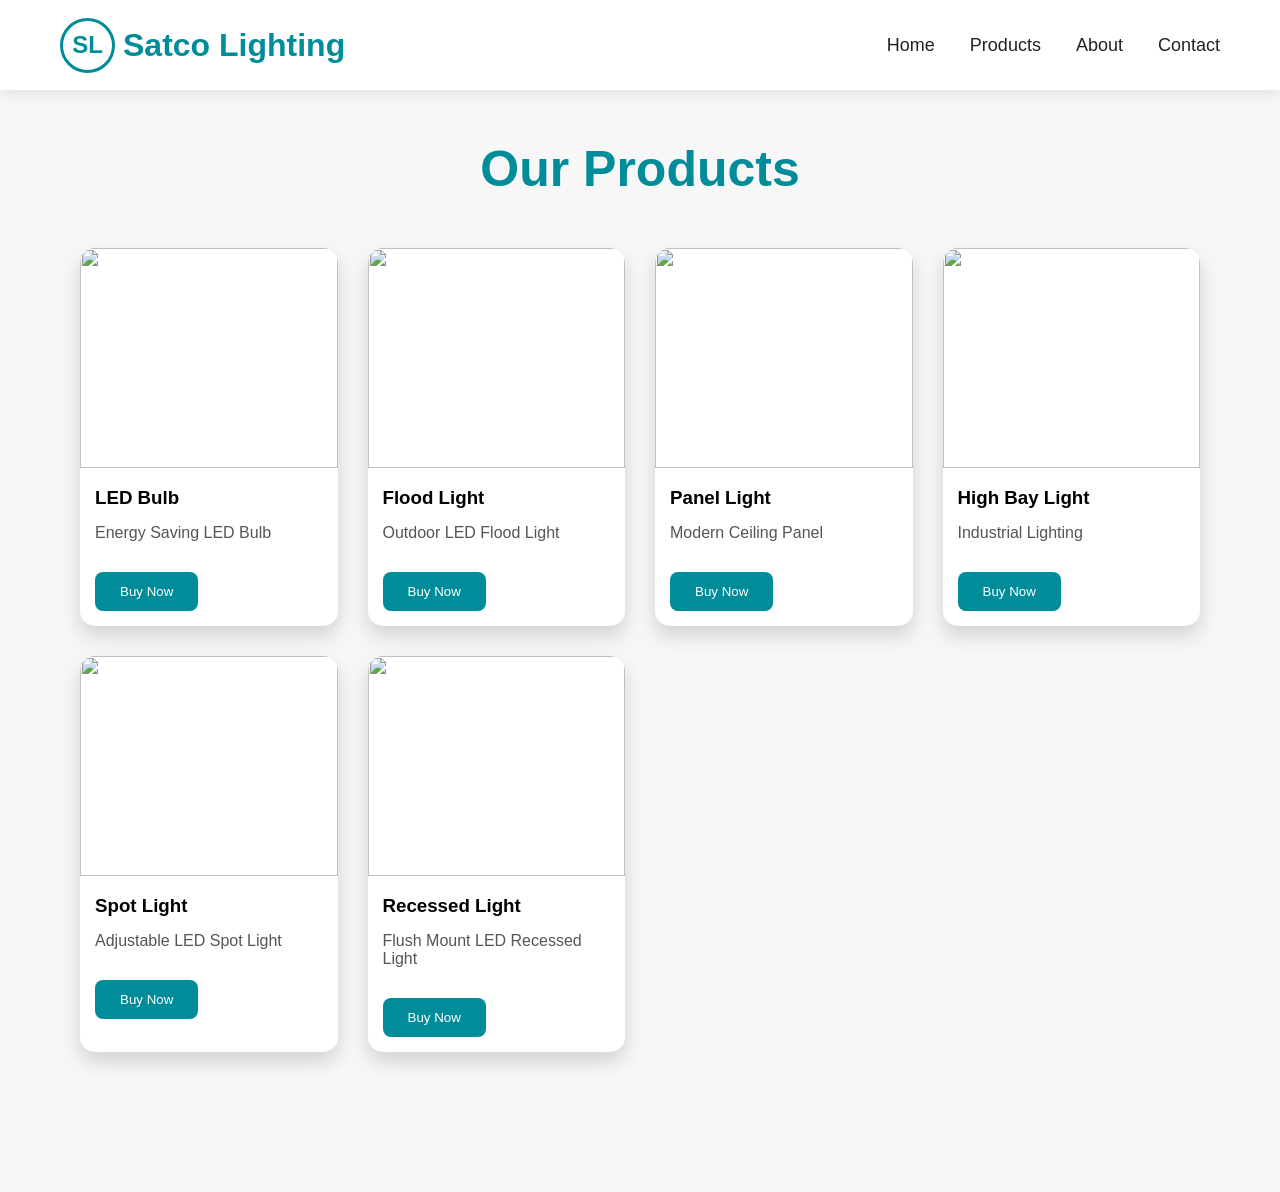
==== products.html @ d3492614 "Add files via upload" ====
<!DOCTYPE html>
<html lang="en">

<head>

<meta charset="UTF-8">

<meta name="viewport" content="width=device-width, initial-scale=1.0">

<title>Products</title>

<link rel="stylesheet" href="back.css">

<link rel="stylesheet"
href="https://cdnjs.cloudflare.com/ajax/libs/font-awesome/6.6.0/css/all.min.css">
</head>
<body>
<nav>
<div class="logo">
<div class="logo-circle">
SL
</div>
<h2>Satco Lighting</h2>
</div>
<ul>
<li><a href="index.html">Home</a></li>
<li><a href="products.html">Products</a></li>
<li><a href="about.html">About</a></li>
<li><a href="contact.html">Contact</a></li>
</ul>
</nav>
<section class="products">
<h1>Our Products</h1>
<div class="product-container">
<div class="product-card">
<img src="image/slide1.jpg">
<h3>LED Bulb</h3>
<p>Energy Saving LED Bulb</p>
<button>Buy Now</button>
</div>

<div class="product-card">
<img src="image/slide2.jpg">
<h3>Flood Light</h3>
<p>Outdoor LED Flood Light</p>
<button>Buy Now</button>
</div>

<div class="product-card">
<img src="image/slide3.jpg">
<h3>Panel Light</h3>
<p>Modern Ceiling Panel</p>
<button>Buy Now</button>
</div>

<div class="product-card">
<img src="image/slide4.jpg">
<h3>High Bay Light</h3>
<p>Industrial Lighting</p>
<button>Buy Now</button>
</div>

<div class="product-card">
<img src="image/slide5.jpg">
<h3>Spot Light</h3>
<p>Adjustable LED Spot Light</p>
<button>Buy Now</button>
</div>

<div class="product-card">
<img src="image/slide6.jpg">
<h3>Recessed Light</h3>
<p>Flush Mount LED Recessed Light</p>
<button>Buy Now</button>
</div>
</section>      
</body>
</html>
---- back.css ----
*{
    margin:0;
    padding:0;
    box-sizing:border-box;
    font-family:'Poppins',sans-serif;
}
html{
    scroll-behavior:smooth;
}
body{
    background-image: url("https://images.openai.com/static-rsc-4/ODvC-ERh1XqCTA-tdFCiO4ao4Kj13s1nmLYeNk9GVZVFRtSZ5WHa5KbkNUneTAa3gNjtJPFjZRpOA0WqSKpKFJEW_UgYallwQziA3O27T353OhdfLihIZiVcieoV8XmPHOSKwbOXJ0anWzH2ypEZ9TKabrXmhdJHAZjYK2c9nvQiJvuOq0x7-X59zuIgcg1o?purpose=fullsize");
}
nav{
    width:100%;
    height:90px;
    background:#fff;
    display:flex;
    justify-content:space-between;
    align-items:center;
    padding:0 60px;
    position:fixed;
    top:0;
    left:0;
    z-index:1000;
    box-shadow:0 5px 15px rgba(0,0,0,.08);
}
.logo{
    display:flex;
    align-items:center;
    gap:8px;
}
.logo-circle{
    width:55px;
    height:55px;
    border:3px solid #008c99;
    border-radius:50%;
    display:flex;
    justify-content:center;
    align-items:center;
    font-size:24px;
    font-weight:700;
    color:#008c99;
    transition:.3s;
}
.logo-circle:hover{
    background:#008c99;
    color:#fff;
}
.logo h2{
    font-size:32px;
    color:#008c99;
    font-weight:700;
}
nav ul{
    display:flex;
    list-style:none;
    gap:35px;
}
nav ul li a{
    text-decoration:none;
    color:#222;
    font-size:18px;
    font-weight:500;
    transition:.3s;
    position:relative;
}
nav ul li a::after{
    content:"";
    width:0;
    height:3px;
    background:#008c99;
    position:absolute;
    left:0;
    bottom:-8px;
    transition:.3s;
}
nav ul li a:hover{
    color:#008c99;
}
nav ul li a:hover::after{
    width:100%;
}
.hero{
    margin-top:90px;
    min-height:100vh;
    display:flex;
    justify-content:space-between;
    align-items:center;
    padding:80px;
}
.content{
    width:45%;
}
.content h1{
    font-size:65px;
    color:#111;
}
.content h3{
    font-size:35px;
    color:#008c99;
    margin:20px 0;
}
.content p{
    font-size:20px;
    color:#555;
    line-height:35px;
}
.content button{
    margin-top:30px;
    padding:15px 35px;
    border:none;
    background:#008c99;
    color:white;
    font-size:18px;
    border-radius:8px;
    cursor:pointer;
    transition:.3s;
}
.content button:hover{
    background:#006d77;
    transform:translateY(-3px);
}
.slider{
    width:700px;
    height:450px;
    position:relative;
    border-radius:20px;
    overflow:hidden;
    box-shadow:0 15px 35px rgba(0,0,0,.2);
}
.slider img{
    width:100%;
    height:100%;
    object-fit:cover;
}
.prev,
.next{
    position:absolute;
    top:50%;
    transform:translateY(-50%);
    width:55px;
    height:55px;
    border:none;
    border-radius:50%;
    background:rgba(0,0,0,.45);
    color:white;
    font-size:28px;
    cursor:pointer;
    transition:.3s;
}
.prev{
    left:15px;
}
.next{
    right:15px;
}
.prev:hover,
.next:hover{
    background:#008c99;
}
.offer{
    position:absolute;
    top:15px;
    right:15px;
    background:#008c99;
    color:white;
    padding:12px 18px;
    border-radius:8px;
    font-size:18px;
    font-weight:bold;
}
.features{
    display:flex;
    justify-content:center;
    gap:30px;
    padding:80px;
}
.box{
    width:320px;
    background:white;
    padding:35px;
    text-align:center;
    border-radius:15px;
    box-shadow:0 10px 20px rgba(0,0,0,.1);
    transition:.3s;
}
.box:hover{
    transform:translateY(-10px);
}
.box i{
    font-size:45px;
    color:#008c99;
    margin-bottom:20px;
}
.box h3{
    margin-bottom:15px;
}
.box p{
    color:#555;
}
.about{
padding:140px 80px;
background:#f7f7f7;
}
.about-content{
text-align:center;
}
.about-content h1{
font-size:55px;
color:#008c99;
margin-bottom:30px;
}
.about-content p{
font-size:20px;
line-height:35px;
width:80%;
margin:auto;
}
.about-box{
display:flex;
justify-content:center;
gap:30px;
margin-top:60px;
}
.card{
background:white;
padding:35px;
width:320px;
border-radius:15px;
box-shadow:0 10px 20px rgba(0,0,0,.15);
transition:.3s;
}
.card:hover{
transform:translateY(-10px);
}
.card i{
font-size:45px;
color:#008c99;
margin-bottom:20px;
}
.contact{
padding:140px 80px;
text-align:center;
}
.contact h1{
font-size:55px;
margin-bottom:40px;
color:#008c99;
}
form{
width:600px;
margin:auto;
display:flex;
flex-direction:column;
gap:20px;
}
input,textarea{
padding:18px;
font-size:18px;
border:1px solid #ccc;
border-radius:8px;
}
textarea{
height:180px;
resize:none;
}
form button{
padding:16px;
background:#008c99;
color:white;
font-size:20px;
border:none;
border-radius:8px;
cursor:pointer;
}
form button:hover{
background:#006d77;
}
.products{
padding:140px 80px;
background:#f7f7f7;
}
.products h1{
text-align:center;
font-size:50px;
margin-bottom:50px;
color:#008c99;
}
.product-container{
display:grid;
grid-template-columns:repeat(4,1fr);
gap:30px;
}
.product-card{
background:white;
border-radius:15px;
overflow:hidden;
box-shadow:0 10px 20px rgba(0,0,0,.15);
transition:.3s;
}
.product-card:hover{
transform:translateY(-10px);
}
.product-card img{
width:100%;
height:220px;
object-fit:cover;
}
.product-card h3{
padding:15px;
}
.product-card p{
padding:0 15px 15px;
color:#555;
}
.product-card button{
margin:15px;
padding:12px 25px;
border:none;
background:#008c99;
color:white;
border-radius:8px;
cursor:pointer;
}
.product-card button:hover{
background:#006d77;
}
.footer{
background:#111;
color:white;
padding:60px 80px 30px;
margin-top:60px;
}
.footer-container{
display:flex;
justify-content:space-between;
flex-wrap:wrap;
gap:40px;
}
.footer-box{
width:300px;
}
.footer-box h2,
.footer-box h3{
margin-bottom:20px;
color:#00b8c9;
}
.footer-box p{
line-height:28px;
color:#ddd;
}
.footer-box a{
display:block;
color:#ddd;
text-decoration:none;
margin:10px 0;
transition:.3s;
}
.footer-box a:hover{
color:#00b8c9;
padding-left:8px;
}
.social{
margin-top:30px;
text-align:center;
}
.social i{
font-size:28px;
margin:0 15px;
cursor:pointer;
transition:.3s;
}
.social i:hover{
color:#00b8c9;
transform:scale(1.2);
}
.copy{
margin-top:25px;
text-align:center;
color:#aaa;
}
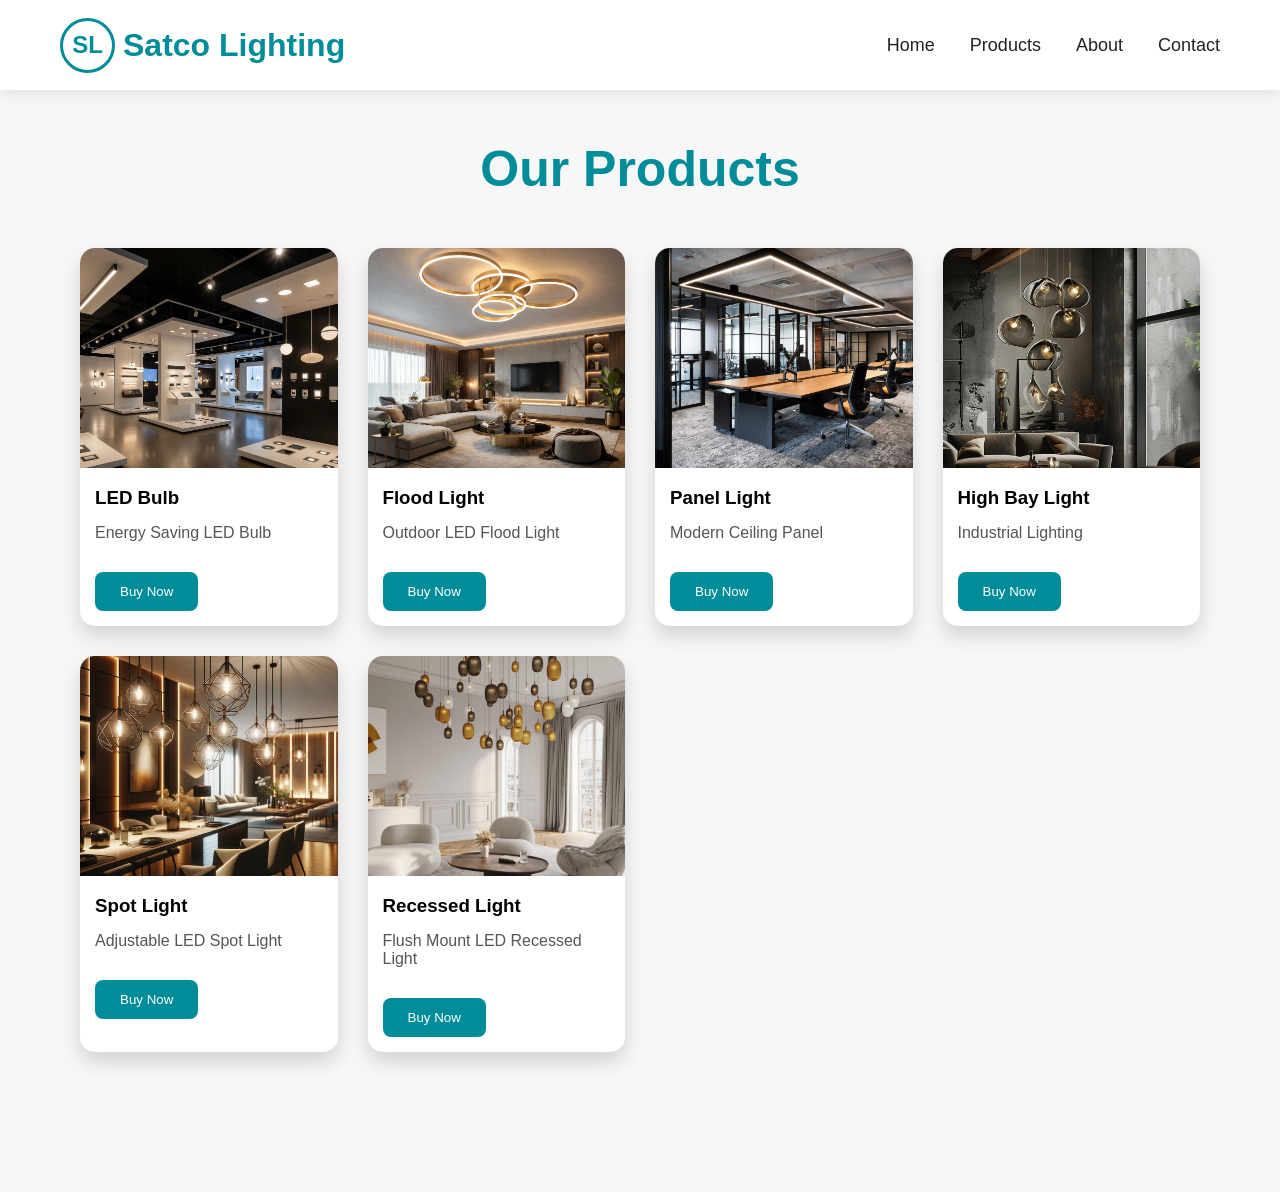
==== commit e394a3ff: "Fix image paths in product cards Updated image paths in product cards to remove the 'image/' prefix." ====
--- a/products.html
+++ b/products.html
@@ -33,46 +33,46 @@
 <h1>Our Products</h1>
 <div class="product-container">
 <div class="product-card">
-<img src="image/slide1.jpg">
+<img src="slide1.jpg">
 <h3>LED Bulb</h3>
 <p>Energy Saving LED Bulb</p>
 <button>Buy Now</button>
 </div>
 
 <div class="product-card">
-<img src="image/slide2.jpg">
+<img src="slide2.jpg">
 <h3>Flood Light</h3>
 <p>Outdoor LED Flood Light</p>
 <button>Buy Now</button>
 </div>
 
 <div class="product-card">
-<img src="image/slide3.jpg">
+<img src="slide3.jpg">
 <h3>Panel Light</h3>
 <p>Modern Ceiling Panel</p>
 <button>Buy Now</button>
 </div>
 
 <div class="product-card">
-<img src="image/slide4.jpg">
+<img src="slide4.jpg">
 <h3>High Bay Light</h3>
 <p>Industrial Lighting</p>
 <button>Buy Now</button>
 </div>
 
 <div class="product-card">
-<img src="image/slide5.jpg">
+<img src="slide5.jpg">
 <h3>Spot Light</h3>
 <p>Adjustable LED Spot Light</p>
 <button>Buy Now</button>
 </div>
 
 <div class="product-card">
-<img src="image/slide6.jpg">
+<img src="slide6.jpg">
 <h3>Recessed Light</h3>
 <p>Flush Mount LED Recessed Light</p>
 <button>Buy Now</button>
 </div>
 </section>      
 </body>
-</html>+</html>
